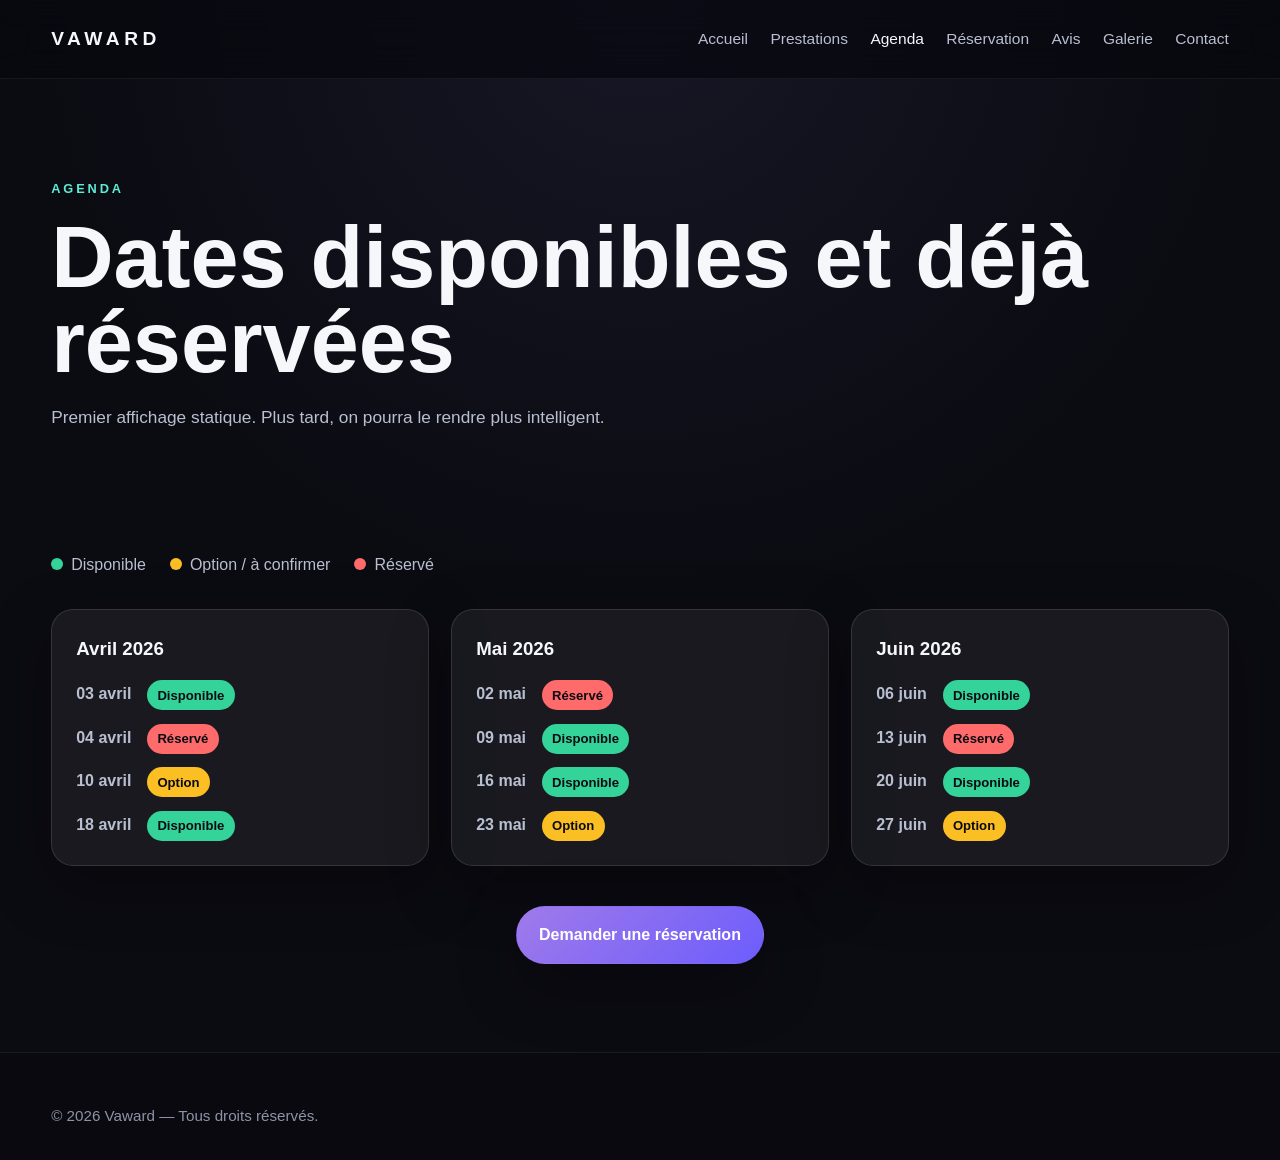
==== agenda.html @ 9d0950dd "1ere version du site (test)" ====
<!DOCTYPE html>
<html lang="fr">
<head>
  <meta charset="UTF-8" />
  <meta name="viewport" content="width=device-width, initial-scale=1.0" />
  <title>Agenda | Vaward</title>
  <meta name="description" content="Consultez les disponibilités de Vaward pour vos événements à venir." />
  <meta name="robots" content="index, follow" />
  <link rel="icon" href="favicon.svg" type="image/svg+xml" />
  <link rel="canonical" href="https://tonpseudo.github.io/Vaward/agenda.html" />
  <link rel="stylesheet" href="style.css?version=1.0.0" />
</head>
<body>
  <header class="site-header">
    <div class="container nav-wrap">
      <a href="index.html" class="logo">VAWARD</a>
      <button class="burger" id="burger" aria-label="Ouvrir le menu">
        <span></span><span></span><span></span>
      </button>
      <nav class="nav" id="nav">
        <a href="index.html">Accueil</a>
        <a href="prestations.html">Prestations</a>
        <a href="agenda.html" class="active">Agenda</a>
        <a href="reservation.html">Réservation</a>
        <a href="avis.html">Avis</a>
        <a href="galerie.html">Galerie</a>
        <a href="contact.html">Contact</a>
      </nav>
    </div>
  </header>

  <main class="page-main">
    <section class="page-hero">
      <div class="container">
        <p class="section-tag">Agenda</p>
        <h1>Dates disponibles et déjà réservées</h1>
        <p class="page-intro">
          Premier affichage statique. Plus tard, on pourra le rendre plus intelligent.
        </p>
      </div>
    </section>

    <section class="section">
      <div class="container">
        <div class="legend">
          <span class="legend-item"><span class="dot available"></span> Disponible</span>
          <span class="legend-item"><span class="dot limited"></span> Option / à confirmer</span>
          <span class="legend-item"><span class="dot booked"></span> Réservé</span>
        </div>

        <div class="calendar-grid">
          <article class="calendar-card">
            <h3>Avril 2026</h3>
            <ul class="date-list">
              <li><strong>03 avril</strong> <span class="status available">Disponible</span></li>
              <li><strong>04 avril</strong> <span class="status booked">Réservé</span></li>
              <li><strong>10 avril</strong> <span class="status limited">Option</span></li>
              <li><strong>18 avril</strong> <span class="status available">Disponible</span></li>
            </ul>
          </article>

          <article class="calendar-card">
            <h3>Mai 2026</h3>
            <ul class="date-list">
              <li><strong>02 mai</strong> <span class="status booked">Réservé</span></li>
              <li><strong>09 mai</strong> <span class="status available">Disponible</span></li>
              <li><strong>16 mai</strong> <span class="status available">Disponible</span></li>
              <li><strong>23 mai</strong> <span class="status limited">Option</span></li>
            </ul>
          </article>

          <article class="calendar-card">
            <h3>Juin 2026</h3>
            <ul class="date-list">
              <li><strong>06 juin</strong> <span class="status available">Disponible</span></li>
              <li><strong>13 juin</strong> <span class="status booked">Réservé</span></li>
              <li><strong>20 juin</strong> <span class="status available">Disponible</span></li>
              <li><strong>27 juin</strong> <span class="status limited">Option</span></li>
            </ul>
          </article>
        </div>

        <div class="center mt-40">
          <a href="reservation.html" class="btn btn-primary">Demander une réservation</a>
        </div>
      </div>
    </section>
  </main>

  <footer class="site-footer">
    <div class="container footer-bottom">
      <p>© 2026 Vaward — Tous droits réservés.</p>
    </div>
  </footer>

  <script src="script.js?version=1.0.0"></script>
</body>
</html>
---- style.css ----
:root {
  --bg: #0b0b12;
  --bg-soft: #12121b;
  --card: rgba(255, 255, 255, 0.06);
  --card-strong: rgba(255, 255, 255, 0.1);
  --text: #f5f7fb;
  --muted: #b8bfd0;
  --border: rgba(255, 255, 255, 0.12);
  --accent: #9f7aea;
  --accent-2: #5eead4;
  --danger: #ff6b6b;
  --warning: #fbbf24;
  --success: #34d399;
  --shadow: 0 20px 60px rgba(0, 0, 0, 0.35);
  --radius: 22px;
  --max-width: 1200px;
}

* {
  margin: 0;
  padding: 0;
  box-sizing: border-box;
}

html {
  scroll-behavior: smooth;
}

body {
  font-family: -apple-system, BlinkMacSystemFont, "Segoe UI", Roboto, sans-serif;
  background: radial-gradient(circle at top, #171726 0%, #0b0b12 45%);
  color: var(--text);
  line-height: 1.6;
}

img {
  max-width: 100%;
  display: block;
}

a {
  color: inherit;
  text-decoration: none;
}

ul {
  list-style: none;
}

.container {
  width: min(92%, var(--max-width));
  margin: 0 auto;
}

.site-header {
  position: sticky;
  top: 0;
  z-index: 1000;
  backdrop-filter: blur(18px);
  background: rgba(8, 8, 14, 0.72);
  border-bottom: 1px solid rgba(255, 255, 255, 0.06);
}

.nav-wrap {
  display: flex;
  align-items: center;
  justify-content: space-between;
  min-height: 78px;
}

.logo {
  font-size: 1.2rem;
  font-weight: 900;
  letter-spacing: 0.28rem;
}

.nav {
  display: flex;
  gap: 1.4rem;
  align-items: center;
}

.nav a {
  color: var(--muted);
  transition: 0.25s ease;
  font-size: 0.97rem;
}

.nav a:hover,
.nav a.active {
  color: var(--text);
}

.burger {
  display: none;
  background: transparent;
  border: none;
  cursor: pointer;
}

.burger span {
  display: block;
  width: 26px;
  height: 2px;
  background: white;
  margin: 5px 0;
  border-radius: 999px;
}

.hero {
  position: relative;
  min-height: 92vh;
  display: flex;
  align-items: center;
  overflow: hidden;
}

.hero-bg {
  position: absolute;
  inset: 0;
  width: 100%;
  height: 100%;
  object-fit: cover;
}

.hero-overlay {
  position: absolute;
  inset: 0;
  background:
    linear-gradient(90deg, rgba(7,7,12,0.92) 15%, rgba(7,7,12,0.55) 55%, rgba(7,7,12,0.82) 100%),
    linear-gradient(180deg, rgba(0,0,0,0.2), rgba(0,0,0,0.55));
}

.hero-content {
  position: relative;
  z-index: 1;
  max-width: 760px;
  padding: 5rem 0;
}

.eyebrow,
.section-tag {
  display: inline-block;
  margin-bottom: 1rem;
  color: var(--accent-2);
  text-transform: uppercase;
  letter-spacing: 0.18rem;
  font-size: 0.8rem;
  font-weight: 700;
}

.hero h1,
.page-hero h1 {
  font-size: clamp(2.4rem, 7vw, 5.4rem);
  line-height: 0.98;
  margin-bottom: 1.2rem;
}

.hero-text,
.page-intro {
  color: var(--muted);
  font-size: 1.08rem;
  max-width: 680px;
}

.hero-buttons {
  display: flex;
  gap: 1rem;
  margin-top: 2rem;
  flex-wrap: wrap;
}

.btn {
  display: inline-flex;
  align-items: center;
  justify-content: center;
  padding: 0.95rem 1.4rem;
  border-radius: 999px;
  font-weight: 700;
  transition: transform 0.25s ease, opacity 0.25s ease, border 0.25s ease;
  border: 1px solid transparent;
}

.btn:hover {
  transform: translateY(-2px);
}

.btn-primary {
  background: linear-gradient(135deg, var(--accent), #6d5dfc);
  color: white;
  box-shadow: var(--shadow);
}

.btn-secondary {
  background: rgba(255,255,255,0.06);
  color: white;
  border-color: rgba(255,255,255,0.18);
}

.section {
  padding: 5.5rem 0;
}

.section-dark {
  background: rgba(255, 255, 255, 0.02);
}

.page-main {
  padding-top: 1rem;
}

.page-hero {
  padding: 5rem 0 2rem;
}

.grid-2,
.footer-grid,
.form-layout,
.contact-grid {
  display: grid;
  gap: 1.6rem;
}

.grid-2,
.form-layout {
  grid-template-columns: repeat(2, minmax(0, 1fr));
}

.feature-intro {
  align-items: end;
  margin-bottom: 2rem;
}

.cards-grid,
.pricing-grid,
.reviews-grid,
.gallery-grid {
  display: grid;
  gap: 1.4rem;
}

.cards-grid {
  grid-template-columns: repeat(4, minmax(0, 1fr));
}

.pricing-grid {
  grid-template-columns: repeat(3, minmax(0, 1fr));
  margin-top: 2rem;
}

.reviews-grid {
  grid-template-columns: repeat(3, minmax(0, 1fr));
}

.gallery-grid {
  grid-template-columns: repeat(4, minmax(0, 1fr));
}

.card,
.info-box,
.calendar-card,
.contact-panel,
.cta-box {
  background: var(--card);
  border: 1px solid var(--border);
  border-radius: var(--radius);
  padding: 1.5rem;
  box-shadow: var(--shadow);
}

.glass {
  backdrop-filter: blur(14px);
}

.card h3,
.info-box h2,
.cta-box h2 {
  margin-bottom: 0.8rem;
}

.card p,
.info-box p,
.contact-panel p,
.calendar-card li,
.timeline-item p {
  color: var(--muted);
}

.premium-card.featured {
  border-color: rgba(159, 122, 234, 0.5);
  transform: translateY(-6px);
}

.pill {
  display: inline-block;
  margin-bottom: 0.8rem;
  padding: 0.35rem 0.7rem;
  border-radius: 999px;
  background: rgba(94, 234, 212, 0.12);
  color: var(--accent-2);
  font-size: 0.8rem;
  font-weight: 700;
}

.center {
  text-align: center;
}

.section-head {
  text-align: center;
  margin-bottom: 1rem;
}

.timeline {
  max-width: 850px;
  margin: 2rem auto 0;
  display: grid;
  gap: 1rem;
}

.timeline-item {
  display: grid;
  grid-template-columns: 56px 1fr;
  gap: 1rem;
  align-items: start;
  background: var(--card);
  border: 1px solid var(--border);
  border-radius: 20px;
  padding: 1.2rem;
}

.timeline-item span {
  width: 56px;
  height: 56px;
  display: grid;
  place-items: center;
  border-radius: 50%;
  background: linear-gradient(135deg, var(--accent), #6d5dfc);
  font-weight: 800;
}

.legend {
  display: flex;
  gap: 1.5rem;
  flex-wrap: wrap;
  margin-bottom: 2rem;
  color: var(--muted);
}

.legend-item {
  display: inline-flex;
  align-items: center;
  gap: 0.5rem;
}

.dot {
  width: 12px;
  height: 12px;
  border-radius: 50%;
  display: inline-block;
}

.available { background: var(--success); }
.limited { background: var(--warning); }
.booked { background: var(--danger); }

.calendar-grid {
  display: grid;
  gap: 1.4rem;
  grid-template-columns: repeat(3, minmax(0, 1fr));
}

.date-list {
  display: grid;
  gap: 0.85rem;
  margin-top: 1rem;
}

.status {
  display: inline-block;
  margin-left: 0.7rem;
  padding: 0.28rem 0.65rem;
  border-radius: 999px;
  font-size: 0.82rem;
  font-weight: 700;
  color: #0b0b12;
}

.status.available { background: var(--success); }
.status.limited { background: var(--warning); }
.status.booked { background: var(--danger); }

.booking-form {
  display: grid;
  grid-template-columns: repeat(2, minmax(0, 1fr));
  gap: 1rem;
  background: var(--card);
  border: 1px solid var(--border);
  border-radius: var(--radius);
  padding: 1.5rem;
}

.form-group {
  display: flex;
  flex-direction: column;
  gap: 0.45rem;
}

.full-width {
  grid-column: 1 / -1;
}

label {
  font-weight: 600;
}

input,
select,
textarea {
  width: 100%;
  padding: 0.95rem 1rem;
  border-radius: 16px;
  border: 1px solid rgba(255,255,255,0.12);
  background: rgba(255,255,255,0.04);
  color: white;
  outline: none;
}

input::placeholder,
textarea::placeholder {
  color: #9198a8;
}

.review-card .stars {
  margin-bottom: 0.7rem;
  color: #ffd166;
  letter-spacing: 0.18rem;
}

.review-card span {
  color: var(--accent-2);
  font-size: 0.95rem;
}

.gallery-item {
  width: 100%;
  height: 320px;
  object-fit: cover;
  border-radius: 20px;
  border: 1px solid var(--border);
  transition: transform 0.3s ease, opacity 0.3s ease;
}

.gallery-item:hover {
  transform: scale(1.02);
  opacity: 0.9;
}

.cta-section {
  padding-top: 2rem;
  padding-bottom: 6rem;
}

.cta-box {
  text-align: center;
  max-width: 820px;
  margin: 0 auto;
}

.site-footer {
  padding-top: 2rem;
  border-top: 1px solid rgba(255,255,255,0.07);
  background: rgba(0,0,0,0.15);
}

.footer-grid {
  grid-template-columns: 1.4fr 1fr 1fr;
  padding: 2rem 0;
}

.footer-logo {
  margin-bottom: 0.8rem;
}

.footer-links {
  display: grid;
  gap: 0.55rem;
  color: var(--muted);
}

.footer-bottom {
  padding: 1.2rem 0 2rem;
  color: #8d94a6;
  font-size: 0.95rem;
}

.mt-24 { margin-top: 24px; }
.mt-40 { margin-top: 40px; }

@media (max-width: 1050px) {
  .cards-grid,
  .pricing-grid,
  .reviews-grid,
  .calendar-grid,
  .gallery-grid {
    grid-template-columns: repeat(2, minmax(0, 1fr));
  }

  .footer-grid,
  .grid-2,
  .form-layout,
  .contact-grid {
    grid-template-columns: 1fr;
  }
}

@media (max-width: 760px) {
  .burger {
    display: block;
  }

  .nav {
    position: absolute;
    top: 78px;
    right: 4%;
    width: min(92vw, 320px);
    background: rgba(10,10,16,0.97);
    border: 1px solid var(--border);
    border-radius: 22px;
    padding: 1rem;
    display: none;
    flex-direction: column;
    align-items: flex-start;
    box-shadow: var(--shadow);
  }

  .nav.open {
    display: flex;
  }

  .hero {
    min-height: 84vh;
  }

  .hero h1,
  .page-hero h1 {
    font-size: 2.5rem;
  }

  .cards-grid,
  .pricing-grid,
  .reviews-grid,
  .calendar-grid,
  .gallery-grid,
  .booking-form {
    grid-template-columns: 1fr;
  }
}
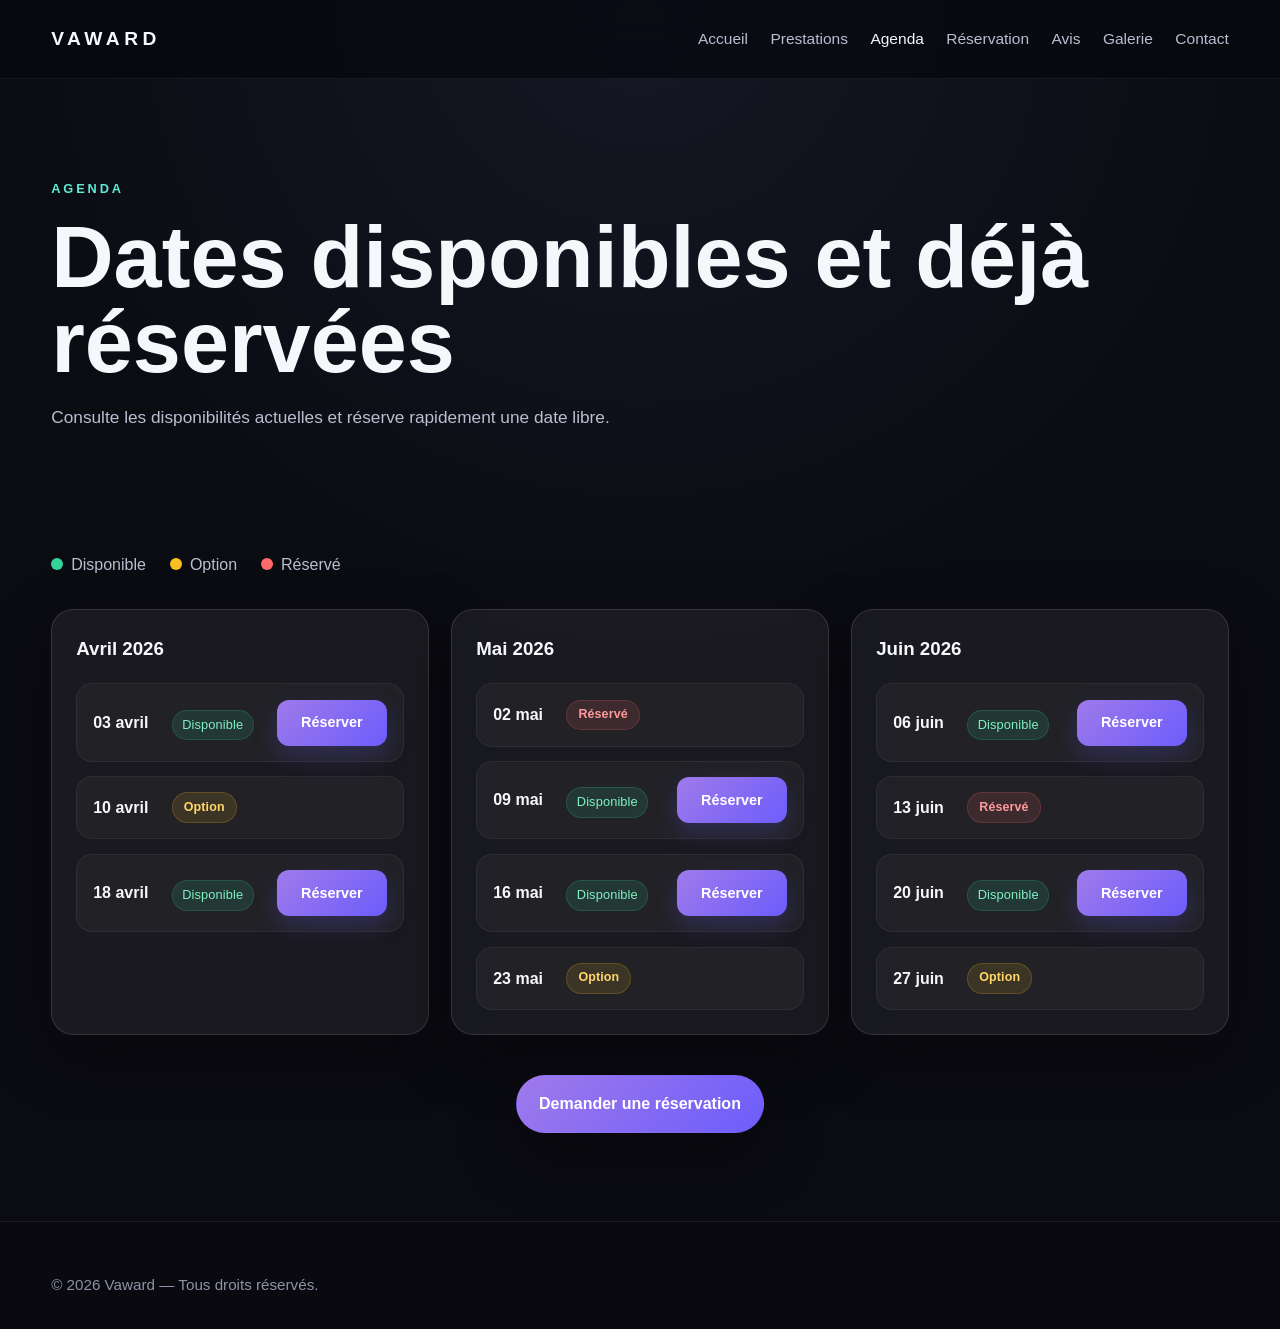
==== commit ffcb53c3: "ajout du lien entre prestation et agenda ET la partie Reservation + ajout d mail  automatique + ajou" ====
--- a/agenda.html
+++ b/agenda.html
@@ -8,7 +8,7 @@
   <meta name="robots" content="index, follow" />
   <link rel="icon" href="favicon.svg" type="image/svg+xml" />
   <link rel="canonical" href="https://tonpseudo.github.io/Vaward/agenda.html" />
-  <link rel="stylesheet" href="style.css?version=1.0.0" />
+  <link rel="stylesheet" href="style.css?version=1.1.0" />
 </head>
 <body>
   <header class="site-header">
@@ -35,7 +35,7 @@
         <p class="section-tag">Agenda</p>
         <h1>Dates disponibles et déjà réservées</h1>
         <p class="page-intro">
-          Premier affichage statique. Plus tard, on pourra le rendre plus intelligent.
+          Consulte les disponibilités actuelles et réserve rapidement une date libre.
         </p>
       </div>
     </section>
@@ -44,7 +44,7 @@
       <div class="container">
         <div class="legend">
           <span class="legend-item"><span class="dot available"></span> Disponible</span>
-          <span class="legend-item"><span class="dot limited"></span> Option / à confirmer</span>
+          <span class="legend-item"><span class="dot limited"></span> Option</span>
           <span class="legend-item"><span class="dot booked"></span> Réservé</span>
         </div>
 
@@ -52,30 +52,98 @@
           <article class="calendar-card">
             <h3>Avril 2026</h3>
             <ul class="date-list">
-              <li><strong>03 avril</strong> <span class="status available">Disponible</span></li>
-              <li><strong>04 avril</strong> <span class="status booked">Réservé</span></li>
-              <li><strong>10 avril</strong> <span class="status limited">Option</span></li>
-              <li><strong>18 avril</strong> <span class="status available">Disponible</span></li>
+              <li class="date-row">
+                <div class="date-row-main">
+                  <strong>03 avril</strong>
+                  <span class="status available">Disponible</span>
+                </div>
+                <a class="agenda-book-btn" href="reservation.html?date=2026-04-03">Réserver</a>
+              </li>
+
+              <li class="date-row">
+                <div class="date-row-main">
+                  <strong>10 avril</strong>
+                  <span class="status limited">Option</span>
+                </div>
+              </li>
+
+              <li class="date-row">
+                <div class="date-row-main">
+                  <strong>18 avril</strong>
+                  <span class="status available">Disponible</span>
+                </div>
+                <a class="agenda-book-btn" href="reservation.html?date=2026-04-18">Réserver</a>
+              </li>
             </ul>
           </article>
 
           <article class="calendar-card">
             <h3>Mai 2026</h3>
             <ul class="date-list">
-              <li><strong>02 mai</strong> <span class="status booked">Réservé</span></li>
-              <li><strong>09 mai</strong> <span class="status available">Disponible</span></li>
-              <li><strong>16 mai</strong> <span class="status available">Disponible</span></li>
-              <li><strong>23 mai</strong> <span class="status limited">Option</span></li>
+              <li class="date-row">
+                <div class="date-row-main">
+                  <strong>02 mai</strong>
+                  <span class="status booked">Réservé</span>
+                </div>
+              </li>
+
+              <li class="date-row">
+                <div class="date-row-main">
+                  <strong>09 mai</strong>
+                  <span class="status available">Disponible</span>
+                </div>
+                <a class="agenda-book-btn" href="reservation.html?date=2026-05-09">Réserver</a>
+              </li>
+
+              <li class="date-row">
+                <div class="date-row-main">
+                  <strong>16 mai</strong>
+                  <span class="status available">Disponible</span>
+                </div>
+                <a class="agenda-book-btn" href="reservation.html?date=2026-05-16">Réserver</a>
+              </li>
+
+              <li class="date-row">
+                <div class="date-row-main">
+                  <strong>23 mai</strong>
+                  <span class="status limited">Option</span>
+                </div>
+              </li>
             </ul>
           </article>
 
           <article class="calendar-card">
             <h3>Juin 2026</h3>
             <ul class="date-list">
-              <li><strong>06 juin</strong> <span class="status available">Disponible</span></li>
-              <li><strong>13 juin</strong> <span class="status booked">Réservé</span></li>
-              <li><strong>20 juin</strong> <span class="status available">Disponible</span></li>
-              <li><strong>27 juin</strong> <span class="status limited">Option</span></li>
+              <li class="date-row">
+                <div class="date-row-main">
+                  <strong>06 juin</strong>
+                  <span class="status available">Disponible</span>
+                </div>
+                <a class="agenda-book-btn" href="reservation.html?date=2026-06-06">Réserver</a>
+              </li>
+
+              <li class="date-row">
+                <div class="date-row-main">
+                  <strong>13 juin</strong>
+                  <span class="status booked">Réservé</span>
+                </div>
+              </li>
+
+              <li class="date-row">
+                <div class="date-row-main">
+                  <strong>20 juin</strong>
+                  <span class="status available">Disponible</span>
+                </div>
+                <a class="agenda-book-btn" href="reservation.html?date=2026-06-20">Réserver</a>
+              </li>
+
+              <li class="date-row">
+                <div class="date-row-main">
+                  <strong>27 juin</strong>
+                  <span class="status limited">Option</span>
+                </div>
+              </li>
             </ul>
           </article>
         </div>
@@ -93,6 +161,6 @@
     </div>
   </footer>
 
-  <script src="script.js?version=1.0.0"></script>
+  <script src="script.js?version=1.1.0"></script>
 </body>
 </html>
--- a/style.css
+++ b/style.css
@@ -360,9 +360,9 @@
   display: inline-block;
 }
 
-.available { background: var(--success); }
-.limited { background: var(--warning); }
-.booked { background: var(--danger); }
+.dot.available { background: var(--success); }
+.dot.limited { background: var(--warning); }
+.dot.booked { background: var(--danger); }
 
 .calendar-grid {
   display: grid;
@@ -387,6 +387,18 @@
 }
 
 .status.available { background: var(--success); }
+
+.status.available {
+  display: inline-block;
+  margin-top: 0.3rem;
+  font-size: 0.8rem;
+  padding: 0.25rem 0.6rem;
+  border-radius: 999px;
+  background: rgba(0, 255, 150, 0.12);
+  color: #00c27a;
+  font-weight: 500;
+}
+
 .status.limited { background: var(--warning); }
 .status.booked { background: var(--danger); }
 
@@ -555,4 +567,415 @@
   .booking-form {
     grid-template-columns: 1fr;
   }
+}
+.date-list {
+  display: grid;
+  gap: 0.9rem;
+  margin-top: 1.2rem;
+}
+
+.date-row {
+  display: flex;
+  align-items: center;
+  justify-content: space-between;
+  gap: 1rem;
+  padding: 0.95rem 1rem;
+  border-radius: 16px;
+  background: rgba(255, 255, 255, 0.035);
+  border: 1px solid rgba(255, 255, 255, 0.06);
+  transition: background 0.2s ease, border-color 0.2s ease, transform 0.2s ease;
+}
+
+.date-row:hover {
+  background: rgba(255, 255, 255, 0.055);
+  border-color: rgba(255, 255, 255, 0.1);
+  transform: translateY(-1px);
+}
+
+.date-row-main {
+  display: flex;
+  align-items: center;
+  gap: 0.75rem;
+  flex-wrap: wrap;
+}
+
+.date-row strong {
+  color: var(--text);
+  font-size: 1rem;
+}
+
+.status {
+  display: inline-flex;
+  align-items: center;
+  justify-content: center;
+  padding: 0.28rem 0.7rem;
+  border-radius: 999px;
+  font-size: 0.78rem;
+  font-weight: 700;
+  letter-spacing: 0.01em;
+  border: 1px solid transparent;
+}
+
+.status.available {
+  background: rgba(52, 211, 153, 0.12);
+  color: #7ef0c3;
+  border-color: rgba(52, 211, 153, 0.2);
+}
+
+.status.limited {
+  background: rgba(251, 191, 36, 0.12);
+  color: #ffd76a;
+  border-color: rgba(251, 191, 36, 0.2);
+}
+
+.status.booked {
+  background: rgba(255, 107, 107, 0.12);
+  color: #ff9a9a;
+  border-color: rgba(255, 107, 107, 0.2);
+}
+
+.agenda-book-btn {
+  display: inline-flex;
+  align-items: center;
+  justify-content: center;
+  padding: 0.72rem 1rem;
+  min-width: 110px;
+  border-radius: 12px;
+  background: linear-gradient(135deg, var(--accent), #6d5dfc);
+  color: #fff;
+  font-size: 0.9rem;
+  font-weight: 700;
+  white-space: nowrap;
+  transition: transform 0.2s ease, box-shadow 0.2s ease, opacity 0.2s ease;
+  box-shadow: 0 10px 24px rgba(109, 93, 252, 0.22);
+}
+
+.agenda-book-btn:hover {
+  transform: translateY(-1px);
+  opacity: 0.96;
+  box-shadow: 0 14px 28px rgba(109, 93, 252, 0.28);
+}
+
+@media (max-width: 760px) {
+  .date-row {
+    align-items: flex-start;
+    flex-direction: column;
+  }
+
+  .agenda-book-btn {
+    width: 100%;
+  }
+}
+
+.btn-reserver {
+  display: inline-flex;
+  align-items: center;
+  justify-content: center;
+  margin-top: 1.2rem;
+  padding: 0.85rem 1.15rem;
+  min-height: 46px;
+  border-radius: 14px;
+  background: linear-gradient(135deg, var(--accent), #6d5dfc);
+  color: #fff;
+  font-size: 0.95rem;
+  font-weight: 700;
+  letter-spacing: 0.01em;
+  transition: transform 0.2s ease, box-shadow 0.2s ease, opacity 0.2s ease;
+  box-shadow: 0 12px 26px rgba(109, 93, 252, 0.22);
+}
+
+.btn-reserver:hover {
+  transform: translateY(-2px);
+  opacity: 0.97;
+  box-shadow: 0 16px 30px rgba(109, 93, 252, 0.28);
+}
+
+.cards-grid .card {
+  display: flex;
+  flex-direction: column;
+}
+
+.cards-grid .card p {
+  flex-grow: 1;
+}
+
+.form-status {
+  margin-top: 14px;
+  min-height: 1.4em;
+  font-size: 0.95rem;
+}
+
+.form-status.success {
+  color: #22c55e;
+}
+
+.form-status.error {
+  color: #ef4444;
+}
+
+.booking-form button:disabled {
+  opacity: 0.7;
+  cursor: not-allowed;
+}
+
+.honeypot-field {
+  position: absolute;
+  left: -9999px;
+  opacity: 0;
+  pointer-events: none;
+}
+
+.form-status {
+  margin-top: 14px;
+  min-height: 1.4em;
+  font-size: 0.95rem;
+}
+
+.form-status.success {
+  color: #22c55e;
+}
+
+.form-status.error {
+  color: #ef4444;
+}
+
+.booking-form button:disabled {
+  opacity: 0.7;
+  cursor: not-allowed;
+}
+.success-popup-overlay {
+  position: fixed;
+  inset: 0;
+  background: rgba(8, 10, 20, 0.62);
+  backdrop-filter: blur(8px);
+  -webkit-backdrop-filter: blur(8px);
+  display: flex;
+  align-items: center;
+  justify-content: center;
+  padding: 24px;
+  opacity: 0;
+  visibility: hidden;
+  pointer-events: none;
+  transition: opacity 0.35s ease, visibility 0.35s ease;
+  z-index: 9999;
+}
+
+.success-popup-overlay.open {
+  opacity: 1;
+  visibility: visible;
+  pointer-events: auto;
+}
+
+.success-popup {
+  position: relative;
+  width: min(100%, 560px);
+  background: linear-gradient(180deg, rgba(22, 22, 30, 0.96), rgba(12, 12, 18, 0.98));
+  color: #fff;
+  border: 1px solid rgba(255, 255, 255, 0.08);
+  border-radius: 24px;
+  padding: 32px 28px 24px;
+  box-shadow:
+    0 24px 60px rgba(0, 0, 0, 0.45),
+    0 0 0 1px rgba(255, 255, 255, 0.03) inset;
+  text-align: center;
+  overflow: hidden;
+  transform: translateY(18px) scale(0.96);
+  transition: transform 0.35s ease;
+}
+
+.success-popup-overlay.open .success-popup {
+  transform: translateY(0) scale(1);
+}
+
+.success-popup::before {
+  content: "";
+  position: absolute;
+  inset: -120px auto auto -80px;
+  width: 220px;
+  height: 220px;
+  background: radial-gradient(circle, rgba(255, 0, 140, 0.18), transparent 70%);
+  pointer-events: none;
+}
+
+.success-popup::after {
+  content: "";
+  position: absolute;
+  inset: auto -80px -100px auto;
+  width: 240px;
+  height: 240px;
+  background: radial-gradient(circle, rgba(0, 195, 255, 0.14), transparent 70%);
+  pointer-events: none;
+}
+
+.success-popup-close {
+  position: absolute;
+  top: 14px;
+  right: 14px;
+  width: 40px;
+  height: 40px;
+  border: 0;
+  border-radius: 999px;
+  background: rgba(255, 255, 255, 0.08);
+  color: #fff;
+  font-size: 1.5rem;
+  cursor: pointer;
+  transition: background 0.2s ease, transform 0.2s ease;
+}
+
+.success-popup-close:hover {
+  background: rgba(255, 255, 255, 0.14);
+  transform: scale(1.05);
+}
+
+.success-popup-icon-wrap {
+  position: relative;
+  width: 110px;
+  height: 110px;
+  margin: 0 auto 18px;
+  display: flex;
+  align-items: center;
+  justify-content: center;
+}
+
+.success-popup-icon {
+  width: 84px;
+  height: 84px;
+  border-radius: 999px;
+  display: flex;
+  align-items: center;
+  justify-content: center;
+  font-size: 2rem;
+  background: linear-gradient(135deg, #ff4ecd, #7c5cff, #33d1ff);
+  box-shadow:
+    0 12px 30px rgba(124, 92, 255, 0.35),
+    0 0 0 8px rgba(255, 255, 255, 0.04);
+  animation: popupPulse 2.2s ease-in-out infinite;
+}
+
+.music-note {
+  position: absolute;
+  font-size: 1.4rem;
+  color: rgba(255, 255, 255, 0.92);
+  text-shadow: 0 6px 14px rgba(0, 0, 0, 0.25);
+  animation: floatNote 2.6s ease-in-out infinite;
+}
+
+.note-1 {
+  top: 4px;
+  left: 8px;
+  animation-delay: 0s;
+}
+
+.note-2 {
+  top: 8px;
+  right: 0;
+  animation-delay: 0.45s;
+}
+
+.note-3 {
+  bottom: 4px;
+  left: 0;
+  animation-delay: 0.9s;
+}
+
+.success-popup-tag {
+  display: inline-block;
+  margin: 0 0 10px;
+  padding: 6px 12px;
+  border-radius: 999px;
+  font-size: 0.82rem;
+  letter-spacing: 0.08em;
+  text-transform: uppercase;
+  background: rgba(255, 255, 255, 0.08);
+  color: #f5f5f5;
+}
+
+.success-popup h3 {
+  margin: 0 0 10px;
+  font-size: clamp(1.4rem, 2.4vw, 2rem);
+  line-height: 1.15;
+}
+
+.success-popup p {
+  margin: 0 auto;
+  max-width: 420px;
+  color: rgba(255, 255, 255, 0.82);
+  line-height: 1.6;
+}
+
+.success-popup-btn {
+  margin-top: 24px;
+  min-width: 150px;
+}
+
+.success-popup-confetti {
+  position: absolute;
+  inset: 0;
+  pointer-events: none;
+  overflow: hidden;
+}
+
+.confetti-piece {
+  position: absolute;
+  top: -20px;
+  width: 10px;
+  height: 16px;
+  border-radius: 3px;
+  opacity: 0.95;
+  animation: confettiFall 1.8s ease-out forwards;
+}
+
+.confetti-piece.circle {
+  width: 10px;
+  height: 10px;
+  border-radius: 999px;
+}
+
+@keyframes popupPulse {
+  0%, 100% {
+    transform: scale(1);
+    box-shadow:
+      0 12px 30px rgba(124, 92, 255, 0.35),
+      0 0 0 8px rgba(255, 255, 255, 0.04);
+  }
+  50% {
+    transform: scale(1.06);
+    box-shadow:
+      0 18px 40px rgba(124, 92, 255, 0.48),
+      0 0 0 12px rgba(255, 255, 255, 0.05);
+  }
+}
+
+@keyframes floatNote {
+  0%, 100% {
+    transform: translateY(0) rotate(0deg);
+    opacity: 0.85;
+  }
+  50% {
+    transform: translateY(-8px) rotate(8deg);
+    opacity: 1;
+  }
+}
+
+@keyframes confettiFall {
+  0% {
+    transform: translate3d(0, 0, 0) rotate(0deg);
+    opacity: 1;
+  }
+  100% {
+    transform: translate3d(var(--confetti-x, 0px), 340px, 0) rotate(var(--confetti-rotate, 220deg));
+    opacity: 0;
+  }
+}
+
+@media (max-width: 640px) {
+  .success-popup {
+    padding: 28px 18px 20px;
+    border-radius: 20px;
+  }
+
+  .success-popup-close {
+    top: 10px;
+    right: 10px;
+  }
 }
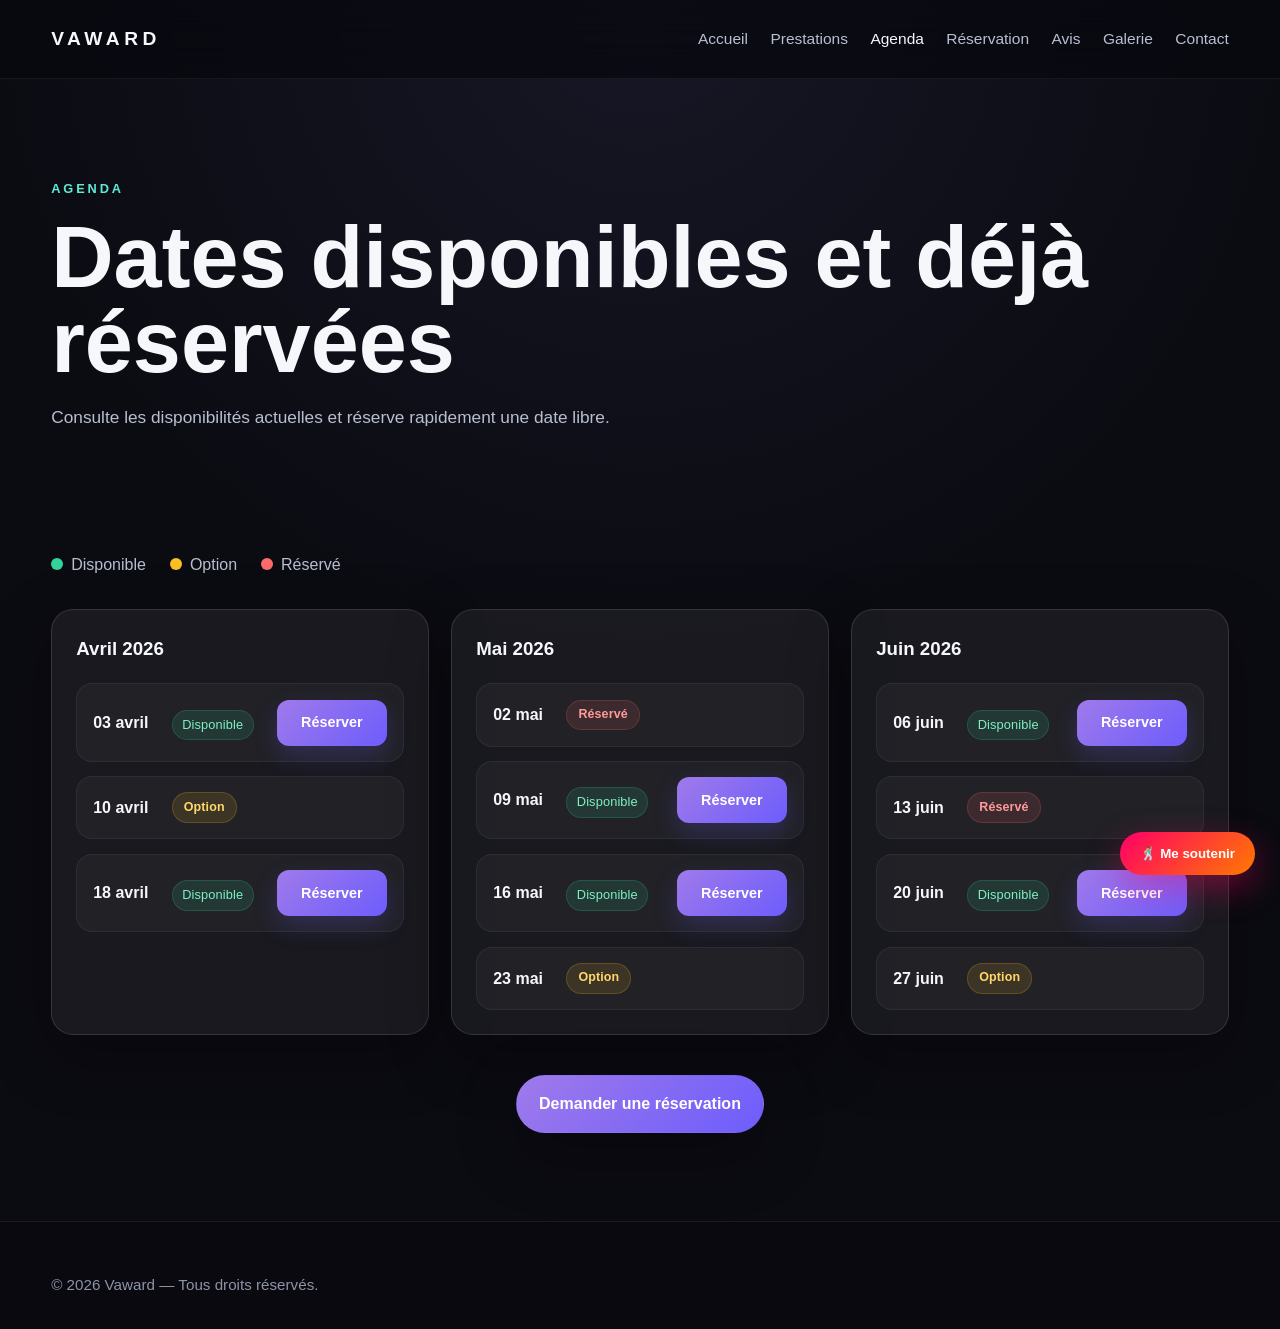
==== commit 670b297a: "ajout du bouton de soutient" ====
--- a/agenda.html
+++ b/agenda.html
@@ -8,7 +8,7 @@
   <meta name="robots" content="index, follow" />
   <link rel="icon" href="favicon.svg" type="image/svg+xml" />
   <link rel="canonical" href="https://tonpseudo.github.io/Vaward/agenda.html" />
-  <link rel="stylesheet" href="style.css?version=1.1.0" />
+  <link rel="stylesheet" href="style.css?version=1.2.0" />
 </head>
 <body>
   <header class="site-header">
@@ -161,6 +161,78 @@
     </div>
   </footer>
 
-  <script src="script.js?version=1.1.0"></script>
+  <script src="script.js?version=1.2.0"></script>
+
+  <!-- ==================== FEEDBACK DJ ==================== -->
+<button id="dj-feedback-trigger" class="dj-feedback-trigger">
+    🕺 Me soutenir
+</button>
+
+<div id="dj-feedback-modal" class="dj-feedback-modal">
+    <div class="dj-feedback-backdrop" data-close-dj></div>
+
+    <div class="dj-feedback-panel">
+        <button class="dj-feedback-close" data-close-dj>×</button>
+
+        <h2>Ton avis sur l’ambiance ?</h2>
+        <p class="dj-subtitle">
+            Une vibe, un ressenti, un moment marquant… tout est bienvenu 🎧
+        </p>
+
+        <form id="dj-feedback-form">
+
+            <div class="dj-reactions">
+    <label class="dj-reaction">
+        <input type="radio" name="reaction" value="🔥" checked>
+        <span>🔥</span>
+    </label>
+
+    <label class="dj-reaction">
+        <input type="radio" name="reaction" value="🎧">
+        <span>🎧</span>
+    </label>
+
+    <label class="dj-reaction">
+        <input type="radio" name="reaction" value="💃">
+        <span>💃</span>
+    </label>
+
+    <label class="dj-reaction">
+        <input type="radio" name="reaction" value="🚀">
+        <span>🚀</span>
+    </label>
+
+    <label class="dj-reaction">
+        <input type="radio" name="reaction" value="👏">
+        <span>👏</span>
+    </label>
+</div>
+
+            <input type="text" id="dj-name" placeholder="Ton prénom (optionnel)">
+
+            <label class="dj-anonymous" for="dj-anonymous">
+    <input type="checkbox" id="dj-anonymous">
+    <span>Anonyme</span>
+</label>
+
+            <textarea id="dj-message" rows="4" maxlength="400" placeholder="🪩 Tu as kiffé ta soirée ? Une émotion ressentie ? ou une idée d’amélioration du site ?">
+</textarea>
+
+            <p id="dj-error" class="dj-error"></p>
+
+            <button type="submit" id="dj-submit">
+                Envoyer
+            </button>
+
+        </form>
+    </div>
+</div>
+
+<div id="dj-toast" class="dj-toast">
+    <div class="dj-toast-content">
+        🔥 Merci pour ton retour !
+    </div>
+</div>
+
 </body>
 </html>
--- a/style.css
+++ b/style.css
@@ -978,4 +978,190 @@
     top: 10px;
     right: 10px;
   }
+}
+.booking-form input.invalid,
+.booking-form select.invalid,
+.booking-form textarea.invalid {
+  border: 1px solid #ef4444;
+  box-shadow: 0 0 0 3px rgba(239, 68, 68, 0.12);
+}
+
+.dj-feedback-trigger {
+    position: fixed;
+    bottom: 25px;
+    right: 25px;
+    z-index: 2000;
+
+    background: linear-gradient(135deg, #ff0066, #ff7a00);
+    color: white;
+    border: none;
+    padding: 14px 20px;
+    border-radius: 999px;
+    font-weight: bold;
+    cursor: pointer;
+
+    box-shadow: 0 12px 35px rgba(255,0,100,0.4);
+    transition: all 0.25s ease;
+}
+
+.dj-feedback-trigger:hover {
+    transform: scale(1.08);
+    box-shadow: 0 18px 45px rgba(255,0,100,0.5);
+}
+@media (max-width: 768px) {
+    .dj-feedback-trigger {
+        bottom: 15px;
+        right: 15px;
+        padding: 12px 16px;
+        font-size: 14px;
+    }
+}
+
+.dj-anonymous {
+    display: inline-flex;
+    align-items: center;
+    justify-content: flex-start;
+    gap: 12px;
+    margin-top: 12px;
+    color: white;
+    font-weight: 600;
+    cursor: pointer;
+    width: fit-content;
+}
+
+.dj-anonymous input {
+    width: 18px;
+    height: 18px;
+    margin: 0;
+    accent-color: #ff4d8d;
+    cursor: pointer;
+}
+
+.dj-anonymous span {
+    line-height: 1;
+}
+.dj-feedback-modal {
+    display: none;
+    position: fixed;
+    inset: 0;
+    z-index: 3000;
+}
+
+.dj-feedback-modal.open {
+    display: block;
+}
+
+.dj-feedback-backdrop {
+    position: absolute;
+    inset: 0;
+    background: rgba(0,0,0,0.8);
+}
+
+.dj-feedback-panel {
+    position: absolute;
+    top: 50%;
+    left: 50%;
+    transform: translate(-50%, -50%);
+    background: #111;
+    color: white;
+    padding: 30px;
+    border-radius: 20px;
+    width: 90%;
+    max-width: 400px;
+    text-align: center;
+}
+
+.dj-feedback-close {
+    position: absolute;
+    top: 10px;
+    right: 15px;
+    background: none;
+    border: none;
+    color: white;
+    font-size: 22px;
+    cursor: pointer;
+}
+
+.dj-reactions {
+    display: flex;
+    justify-content: center;
+    gap: 14px;
+    margin: 18px 0;
+}
+
+.dj-reaction {
+    position: relative;
+    cursor: pointer;
+}
+
+.dj-reaction input {
+    position: absolute;
+    opacity: 0;
+    pointer-events: none;
+}
+
+.dj-reaction span {
+    width: 58px;
+    height: 58px;
+    display: flex;
+    align-items: center;
+    justify-content: center;
+    font-size: 1.7rem;
+    border-radius: 14px;
+    background: rgba(255,255,255,0.05);
+    transition: all 0.25s ease;
+}
+
+/* hover */
+.dj-reaction:hover span {
+    transform: scale(1.1);
+}
+
+/* sélection active */
+.dj-reaction input:checked + span {
+    transform: scale(1.2);
+    background: linear-gradient(135deg, #ff0066, #ff7a00);
+    box-shadow: 0 0 20px rgba(255,0,100,0.5);
+}
+
+.dj-reaction input:checked + span {
+    animation: djPulse 0.4s ease;
+}
+
+@keyframes djPulse {
+    0% { transform: scale(1); }
+    50% { transform: scale(1.35); }
+    100% { transform: scale(1.2); }
+}
+
+#dj-name,
+#dj-message {
+    width: 100%;
+    margin-top: 10px;
+    padding: 10px;
+    border-radius: 10px;
+    border: none;
+}
+
+#dj-submit {
+    margin-top: 15px;
+    width: 100%;
+    padding: 12px;
+    background: linear-gradient(135deg, #ff0066, #ff7a00);
+    border: none;
+    color: white;
+    border-radius: 999px;
+    cursor: pointer;
+}
+
+.dj-toast {
+    position: fixed;
+    bottom: 20px;
+    left: 50%;
+    transform: translateX(-50%);
+    display: none;
+}
+
+.dj-toast.show {
+    display: block;
 }
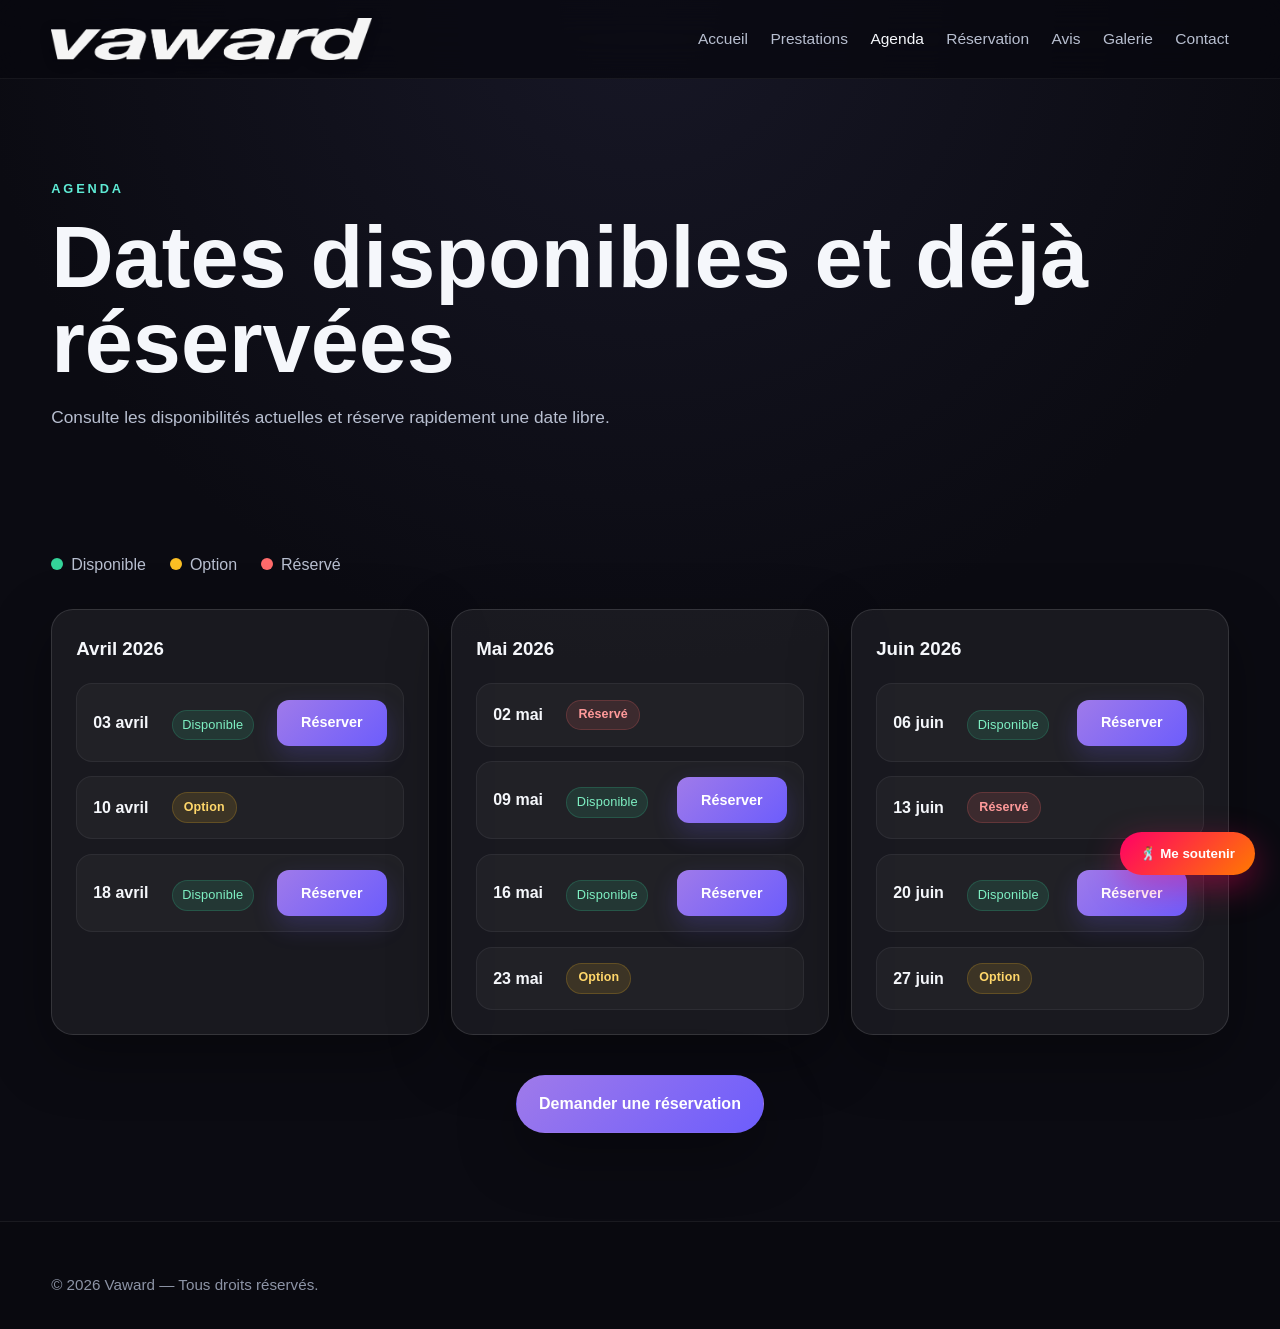
==== commit 5422a7c3: "ajout du logo vaward" ====
--- a/agenda.html
+++ b/agenda.html
@@ -8,12 +8,14 @@
   <meta name="robots" content="index, follow" />
   <link rel="icon" href="favicon.svg" type="image/svg+xml" />
   <link rel="canonical" href="https://tonpseudo.github.io/Vaward/agenda.html" />
-  <link rel="stylesheet" href="style.css?version=1.2.0" />
+  <link rel="stylesheet" href="style.css?version=1.2.2" />
 </head>
 <body>
   <header class="site-header">
     <div class="container nav-wrap">
-      <a href="index.html" class="logo">VAWARD</a>
+      <a href="index.html" class="logo">
+  <img src="images/LogoVaward.png" alt="Vaward DJ" />
+</a>
       <button class="burger" id="burger" aria-label="Ouvrir le menu">
         <span></span><span></span><span></span>
       </button>
@@ -161,7 +163,7 @@
     </div>
   </footer>
 
-  <script src="script.js?version=1.2.0"></script>
+  <script src="script.js?version=1.2.2"></script>
 
   <!-- ==================== FEEDBACK DJ ==================== -->
 <button id="dj-feedback-trigger" class="dj-feedback-trigger">
--- a/style.css
+++ b/style.css
@@ -1164,4 +1164,17 @@
 
 .dj-toast.show {
     display: block;
+}
+
+.logo img {
+  height: 42px;
+  filter: drop-shadow(0 2px 6px rgba(0,0,0,0.3));
+  transition: transform 0.2s ease;
+}
+
+.logo img:hover {
+  transform: scale(1.05);
+}
+.logo {
+  cursor: pointer;
 }
